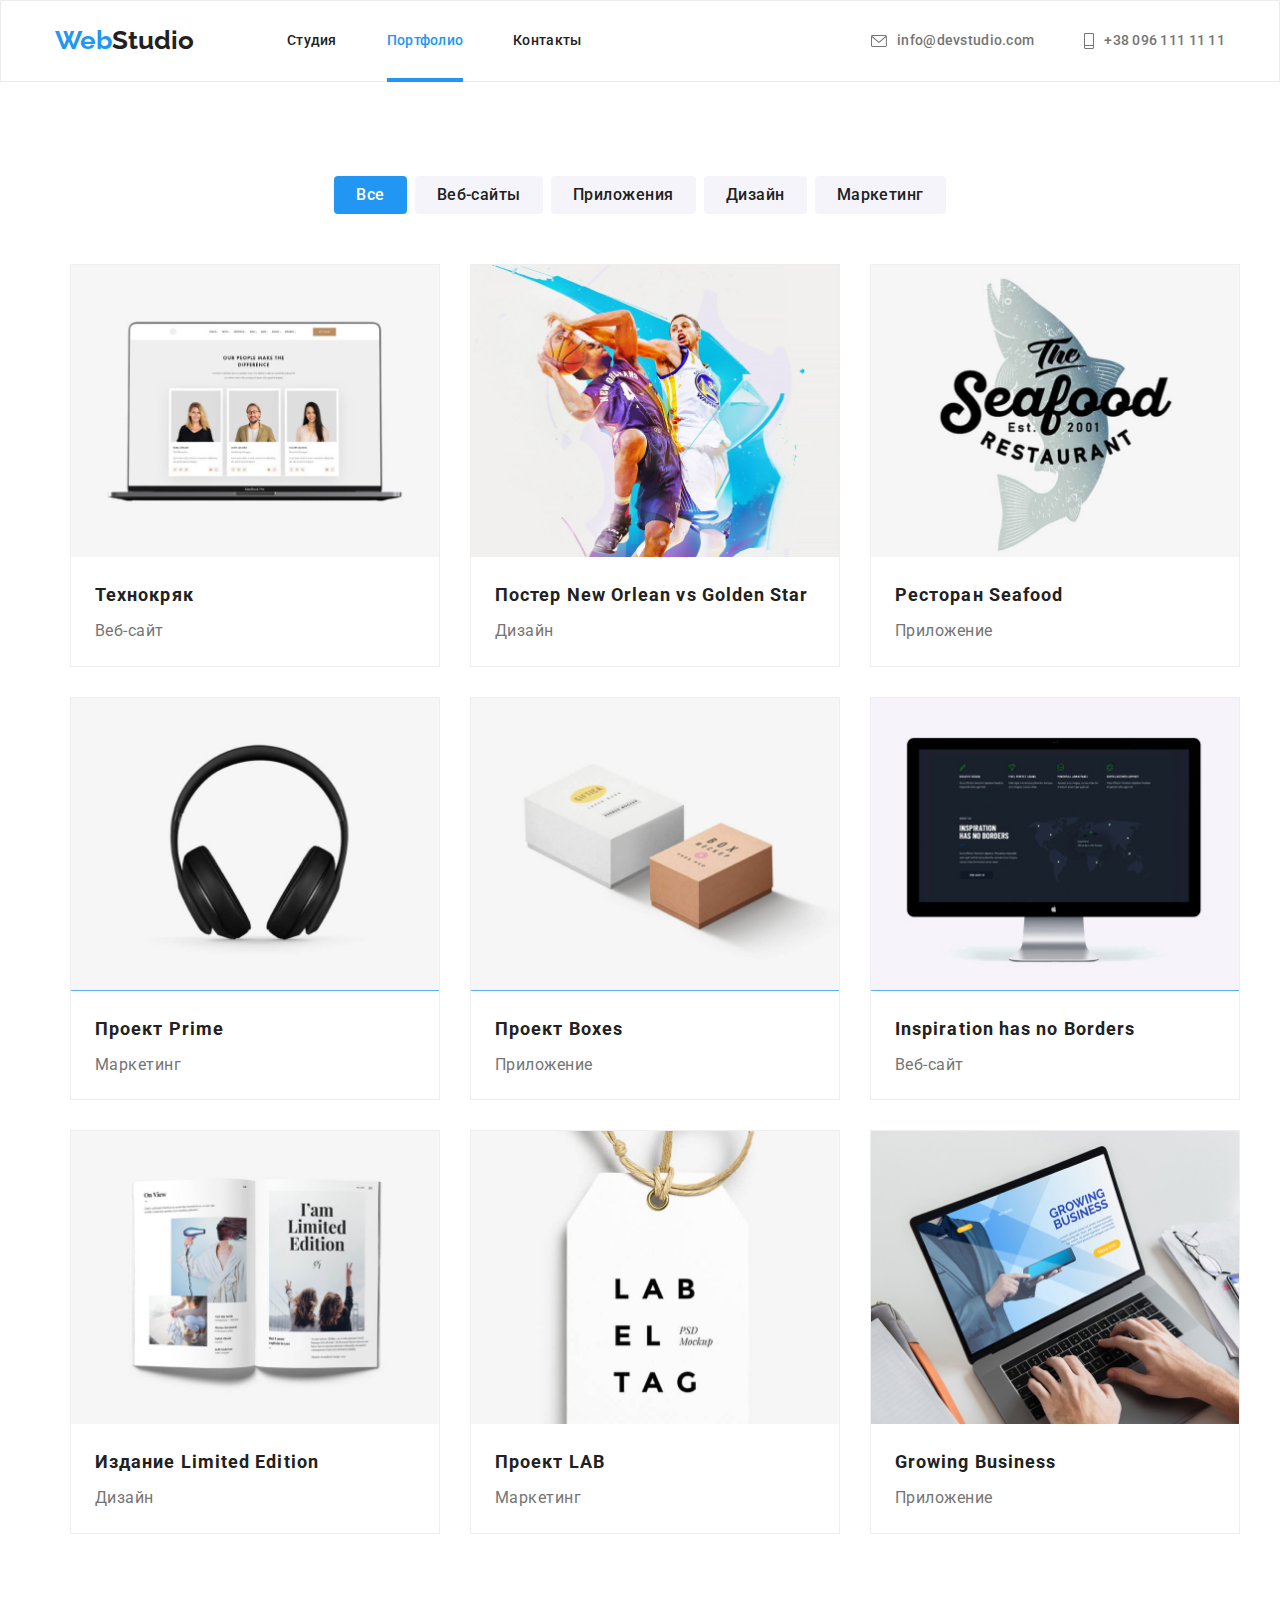
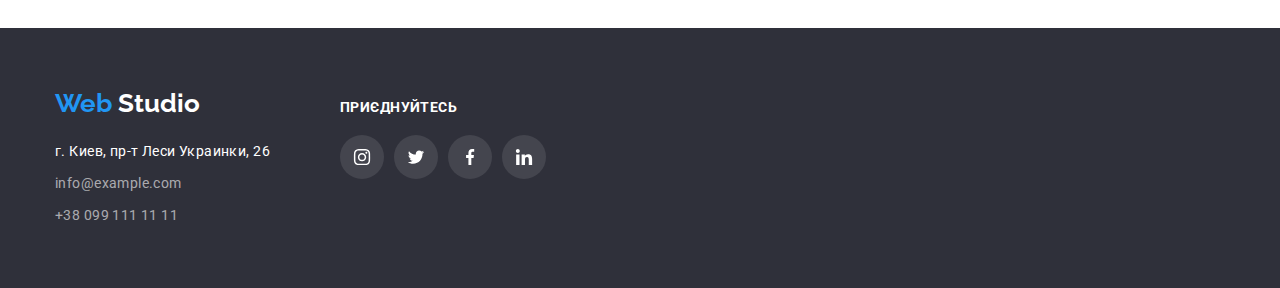
==== portfolio.html @ 70d9db47 "HW-6" ====
<!DOCTYPE html>
<html lang="ru">
  <head>
    <meta charset="UTF-8" />
    <meta
      name="viewport"
      content="width=device-width, user-scalable=no, initial-scale=1.0, maximum-scale=1.0, minimum-scale=1.0"
    />
    <meta http-equiv="X-UA-Compatible" content="ie=edge" />
    <title>Портфолио</title>
    <link
      href="https://fonts.googleapis.com/css2?family=Raleway:wght@700&amp;family=Roboto:wght@400;500;700;900&amp;display=swap"
      rel="stylesheet"
    />

    <link
      rel="stylesheet"
      href="https://cdnjs.cloudflare.com/ajax/libs/modern-normalize/1.1.0/modern-normalize.min.css"
    />
    <link rel="stylesheet" href="./css/styles.css" />
  </head>
  <body>
    <!--шапка -->
    <header class="header">
      <div class="container main-nav">
        <nav class="main-nav">
          <a href="#" lang="en" class="logo link logo-header"
            >Web<span class="studio-logo-header">Studio</span></a
          >
          <ul class="nav-header">
            <li class="nav-header-title">
              <a href="./index.html" class="nav-studio link">Студия</a>
            </li>
            <li class="nav-header-title">
              <a href="./portfolio.html" class="nav-studio current link">Портфолио</a>
            </li>
            <li class="nav-header-title">
              <a href="#" class="nav-studio link">Контакты</a>
            </li>
          </ul>
        </nav>
        <!-- контакты -->
        <ul class="nav-header contact">
          <li class="nav-header-title">
            <a href="mailto:info@devstudio.com" class="nav-studio contacts link">
              <svg class="header-icon" width="16" height="12">
                <use href="./images/symbol-defs.svg#icon-envelope-hover" class=""></use>
              </svg>
              <span>info@devstudio.com</span>
            </a>
          </li>
          <li class="nav-header-title">
            <a href="tel:+380961111111" class="nav-studio contacts link">
              <svg class="header-icon" width="10" height="16">
                <use href="./images/symbol-defs.svg#icon-Vectors" class=""></use>
              </svg>
              <span>+38 096 111 11 11</span></a
            >
          </li>
        </ul>
      </div>
    </header>

    <main>
      <!--Кнопки-->
      <section class="section-portfolio">
        <div class="container">
          <h1 class="visually-hidden">Страница Портфолио</h1>
          <ul class="portfolio-button">
            <li>
              <button type="button" class="buttons-portfolio all-buttons">Все</button>
            </li>
            <li>
              <button type="button" class="buttons-portfolio">Веб-сайты</button>
            </li>
            <li>
              <button type="button" class="buttons-portfolio">Приложения</button>
            </li>
            <li>
              <button type="button" class="buttons-portfolio">Дизайн</button>
            </li>
            <li>
              <button type="button" class="buttons-portfolio">Маркетинг</button>
            </li>
          </ul>
          <!--Проэкты-->
          <div class="container">
            <ul class="box-portfolio">
              <li class="box-cart">
                <a href="" class="portfolio-box-img link">
                  <div class="position">
                    <img src="./images/technoquack.jpeg" alt="technoquack" width="370" />
                    <div class="portfolio-modal">
                      Ресурс пропонує комплексні пропозиції з різним рівнем функціоналу та сервісів.
                      Все це дозволить відвідувачу отримати вичерпні відомості про компанію чи
                      приватну особу.
                    </div>
                  </div>
                  <div class="portfolio-box-text">
                    <h2 class="header-portfolio">Технокряк</h2>
                    <p class="services-portfolio">Веб-сайт</p>
                  </div>
                </a>
              </li>
              <li class="box-cart">
                <a href="" class="portfolio-box-img link">
                  <div class="position">
                    <img src="./images/poster.jpg" alt="poster" width="370" />
                    <div class="portfolio-modal">
                      Ресурс пропонує комплексні пропозиції з різним рівнем функціоналу та сервісів.
                      Все це дозволить відвідувачу отримати вичерпні відомості про компанію чи
                      приватну особу.
                    </div>
                  </div>
                  <div class="portfolio-box-text">
                    <h2 class="header-portfolio">
                      Постер <span lang="en">New Orlean vs Golden Star</span>
                    </h2>
                    <p class="services-portfolio">Дизайн</p>
                  </div>
                </a>
              </li>
              <li class="box-cart">
                <a href="" class="portfolio-box-img link">
                  <div class="position">
                    <img src="./images/restaurant.jpg" alt="restaurant" width="370" />
                    <div class="portfolio-modal">
                      Ресурс пропонує комплексні пропозиції з різним рівнем функціоналу та сервісів.
                      Все це дозволить відвідувачу отримати вичерпні відомості про компанію чи
                      приватну особу.
                    </div>
                  </div>
                  <div class="portfolio-box-text">
                    <h2 class="header-portfolio">Ресторан <span lang="en">Seafood</span></h2>
                    <p class="services-portfolio">Приложение</p>
                  </div>
                </a>
              </li>
              <li class="box-cart">
                <a href="" class="portfolio-box-img link">
                  <div class="position">
                    <img src="./images/prime.jpg" alt="prime" width="370" />
                    <div class="portfolio-modal">
                      Ресурс пропонує комплексні пропозиції з різним рівнем функціоналу та сервісів.
                      Все це дозволить відвідувачу отримати вичерпні відомості про компанію чи
                      приватну особу.
                    </div>
                  </div>
                  <div class="portfolio-box-text">
                    <h2 class="header-portfolio">Проект <span lang="en">Prime</span></h2>
                    <p class="services-portfolio">Маркетинг</p>
                  </div>
                </a>
              </li>
              <li class="box-cart">
                <a href="" class="portfolio-box-img link">
                  <div class="position">
                    <img src="./images/boxes.jpg" alt="boxes" width="370" />
                    <div class="portfolio-modal">
                      Ресурс пропонує комплексні пропозиції з різним рівнем функціоналу та сервісів.
                      Все це дозволить відвідувачу отримати вичерпні відомості про компанію чи
                      приватну особу.
                    </div>
                  </div>
                  <div class="portfolio-box-text">
                    <h2 class="header-portfolio">Проект <span lang="en">Boxes</span></h2>
                    <p class="services-portfolio">Приложение</p>
                  </div>
                </a>
              </li>
              <li class="box-cart">
                <a href="" class="portfolio-box-img link">
                  <div class="position">
                    <img src="./images/inspiration.jpg" alt="inspiration" width="370" />
                    <div class="portfolio-modal">
                      Ресурс пропонує комплексні пропозиції з різним рівнем функціоналу та сервісів.
                      Все це дозволить відвідувачу отримати вичерпні відомості про компанію чи
                      приватну особу.
                    </div>
                  </div>
                  <div class="portfolio-box-text">
                    <h2 lang="en" class="header-portfolio">Inspiration has no Borders</h2>
                    <p class="services-portfolio">Веб-сайт</p>
                  </div>
                </a>
              </li>
              <li class="box-cart">
                <a href="" class="portfolio-box-img link">
                  <div class="position">
                    <img src="./images/limited.jpg" alt="limited" width="370" />
                    <div class="portfolio-modal">
                      Ресурс пропонує комплексні пропозиції з різним рівнем функціоналу та сервісів.
                      Все це дозволить відвідувачу отримати вичерпні відомості про компанію чи
                      приватну особу.
                    </div>
                  </div>
                  <div class="portfolio-box-text">
                    <h2 class="header-portfolio">Издание <span lang="en">Limited Edition</span></h2>
                    <p class="services-portfolio">Дизайн</p>
                  </div>
                </a>
              </li>
              <li class="box-cart">
                <a href="" class="portfolio-box-img link">
                  <div class="position">
                    <img src="./images/lab.jpg" alt="lab" width="370" />
                    <div class="portfolio-modal">
                      Ресурс пропонує комплексні пропозиції з різним рівнем функціоналу та сервісів.
                      Все це дозволить відвідувачу отримати вичерпні відомості про компанію чи
                      приватну особу.
                    </div>
                  </div>
                  <div class="portfolio-box-text">
                    <h2 class="header-portfolio">Проект <span lang="en">LAB</span></h2>
                    <p class="services-portfolio">Маркетинг</p>
                  </div>
                </a>
              </li>
              <li class="box-cart">
                <a href="" class="portfolio-box-img link">
                  <div class="position">
                    <img src="./images/growing-business.jpg" alt="growing-business" width="370" />
                    <div class="portfolio-modal">
                      Ресурс пропонує комплексні пропозиції з різним рівнем функціоналу та сервісів.
                      Все це дозволить відвідувачу отримати вичерпні відомості про компанію чи
                      приватну особу.
                    </div>
                  </div>
                  <div class="portfolio-box-text">
                    <h2 lang="en" class="header-portfolio">Growing Business</h2>
                    <p class="services-portfolio">Приложение</p>
                  </div>
                </a>
              </li>
            </ul>
          </div>
        </div>
      </section>
    </main>
    <footer class="footer-box">
      <div class="container footer-box-flex">
        <div>
          <a href="#" lang="en" class="logo link"
            >Web
            <span class="studio-logo-footer">Studio</span>
          </a>

          <address class="addresses">
            <ul>
              <li class="addresses-footer-gps">
                <a class="contact-footer link gps"> г. Киев, пр-т Леси Украинки, 26</a>
              </li>
              <li class="addresses-footer-mail">
                <a href="mailto:info@example.com" class="contact-footer link">info@example.com</a>
              </li>
              <li class="addresses-footer-tel">
                <a href="tel:+380991111111" class="contact-footer link">+38 099 111 11 11</a>
              </li>
            </ul>
          </address>
        </div>
        <div>
          <div class="footer-box-icon">
            <p class="footer-icon-text">приєднуйтесь</p>
            <ul class="footer-flex">
              <li class="footer-icon-item link">
                <a href="" class="footer-icon">
                  <svg class="footer-icon-svg" width="20" height="16.25">
                    <use
                      href="./images/symbol-defs.svg#icon-instagram-2"
                      class="footer-icon-use"
                    ></use>
                  </svg>
                </a>
              </li>
              <li class="footer-icon-item link">
                <a href="" class="footer-icon">
                  <svg class="footer-icon-svg" width="20" height="16.25">
                    <use
                      href="./images/symbol-defs.svg#icon-twitter-1"
                      class="footer-icon-use"
                    ></use>
                  </svg>
                </a>
              </li>
              <li class="footer-icon-item link">
                <a href="" class="footer-icon">
                  <svg class="footer-icon-svg" width="20" height="16.25">
                    <use
                      href="./images/symbol-defs.svg#icon-facebook-1"
                      class="footer-icon-use"
                    ></use>
                  </svg>
                </a>
              </li>
              <li class="footer-icon-item link">
                <a href="" class="footer-icon">
                  <svg class="footer-icon-svg" width="20" height="16.25">
                    <use
                      href="./images/symbol-defs.svg#icon-linkedin-1"
                      class="footer-icon-use"
                    ></use>
                  </svg>
                </a>
              </li>
            </ul>
          </div>
        </div>
      </div>
    </footer>
  </body>
</html>
---- css/styles.css ----
:root {
  --header-color: #212121;
  --text-color: #757575;
  --accent-color: #2196f3;
  --light-color: #ffffff;
  --fon-color: #2f303a;
  --team-color: #f5f4fa;
  --border-color: #ececec;
  --icon-color: #afb1b8;
  --border-shadow-color: #eeeeee;
  --hover-portfolio: rgba(33, 150, 243, 0.9);
}

body {
  font-family: 'Roboto', sans-serif;
  color: var(--header-color);
  background-color: var(--light-color);
}

h1,
h2,
h3,
h4,
h5,
h6,
p {
  margin: 0;
}

ul {
  margin: 0;
  padding-left: 0;
}

.container {
  width: 1200px;
  padding-left: 15px;
  padding-right: 15px;

  margin-left: auto;
  margin-right: auto;
}

/* Cтудия */

.link {
  text-decoration: none;
  color: var(--header-color);
}

li {
  list-style: none;
}

.section {
  padding-top: 94px;
  padding-bottom: 94px;
}

.logo {
  font-family: 'Raleway', sans-serif;
  font-weight: 700;
  font-size: 26px;
  line-height: 1.19;
  color: var(--accent-color);
}

.logo-header {
  padding-top: 24px;
  padding-bottom: 25px;
  margin-right: 93px;
}

.contact {
  margin-left: auto;
}

.header-icon {
  margin-right: 10px;
}

.main-nav {
  display: flex;
}

.header {
  border: 1px solid var(--border-color);
  margin-right: auto;
  margin-left: auto;
}

.nav-header {
  font-weight: 500;
  font-size: 14px;
  line-height: 1.14;
  letter-spacing: 0.02em;
  display: flex;
  transition: color 250ms cubic-bezier(0.4, 0, 0.2, 1);
}

.nav-studio {
  display: block;
  padding-top: 32px;
  padding-bottom: 32px;
  transition: color 250ms cubic-bezier(0.4, 0, 0.2, 1);
}

.nav-header-title {
  margin-right: 50px;
  position: relative;
}

.nav-header-title:last-child,
.main-nav-item:last-child,
.footer-icon-item:last-child {
  margin-right: 0;
}
.current::after {
  position: absolute;
  content: '';
  display: inline-block;
  width: 100%;
  height: 4px;
  background-color: var(--accent-color);
  bottom: -1.5%;
  left: 0;
}
.main-nav-item {
  margin-right: 30px;
  position: relative;
}
.nav-header .nav-studio:hover {
  color: var(--accent-color);
  fill: var(--accent-color);
}
.nav-header .nav-studio:focus {
  color: var(--accent-color);
}
.nav-header .nav-studio:focus .header-icon {
  fill: var(--accent-color);
}

.current {
  color: var(--accent-color);
}

.contacts {
  color: var(--text-color);
  fill: var(--text-color);
  display: flex;
  align-items: center;
}

.hero {
  background-color: #c4c4c4;
  height: 600px;
  max-width: 1600px;
  margin-right: auto;
  margin-left: auto;
  background-image: linear-gradient(to right, rgba(47, 48, 58, 0.4), rgba(47, 48, 58, 0.4)),
    url('../images/hero.jpg');
  background-repeat: no-repeat;
  background-size: cover;
  background-position: center;
  border-radius: 4px;
  display: block;
  text-align: center;
  padding: 200px 0;
}

.buttons:hover,
.buttons:focus {
  background-color: var(--accent-color);
  color: var(--light-color);
}

.buttons {
  cursor: pointer;
  transition: color 250ms cubic-bezier(0.4, 0, 0.2, 1);
}

.studio {
  border: 0;
  background: var(--accent-color);
  box-shadow: 0 4px 4px rgba(0, 0, 0, 0.15);
  border-radius: 4px;
  font-weight: 700;
  font-size: 16px;
  line-height: 1.8;
  align-items: center;
  text-align: center;
  letter-spacing: 0.06em;
  color: var(--light-color);
  width: 216px;
  height: 50px;
  margin-top: 40px;
}

.buttons-all {
  padding-top: 10px;
}

.visually-hidden {
  position: absolute;
  width: 1px;
  height: 1px;
  margin: -1px;
  border: 0;
  padding: 0;
  white-space: nowrap;
  clip: rect(0 0 0 0);
  overflow: hidden;
}

.main-text {
  font-weight: 900;
  font-size: 44px;
  line-height: 1.36;
  text-align: center;
  letter-spacing: 0.06em;
  text-transform: uppercase;
  color: var(--light-color);
  width: 696px;
  margin: auto;
}

.section-main {
  padding-bottom: 94px;
}

.peculiarities {
  font-weight: 700;
  font-size: 14px;
  line-height: 1.14;
  letter-spacing: 0.03em;
  text-transform: uppercase;
  margin-bottom: 10px;
}

.peculiarities-text {
  font-size: 14px;
  line-height: 1.7;
  letter-spacing: 0.03em;
  color: var(--text-color);
}

.peculiarities-title {
  flex-basis: 270px;
}
.peculiarities-title::before {
  content: '';
  display: flex;
  height: 120px;
  margin-bottom: 30px;
  background-size: 70px 70px;
  background-repeat: no-repeat;
  background-position: center;

  background-color: var(--team-color);
  border-radius: 4px;
}
.peculiarities-title:nth-child(1)::before {
  background-image: url('../images/antenna.svg');
}
.peculiarities-title:nth-child(2)::before {
  background-image: url('../images/clock.svg');
}
.peculiarities-title:nth-child(3)::before {
  background-image: url('../images/diagram.svg');
}
.peculiarities-title:nth-child(4)::before {
  background-image: url('../images/astronaut.svg');
}

.title-text {
  font-weight: 700;
  font-size: 36px;
  line-height: 1.16;
  letter-spacing: 0.03em;
  text-align: center;
}

.title-text-top {
  position: absolute;
  bottom: 0;
  left: 0;

  background: rgba(47, 48, 58, 0.8);

  width: 370px;
  height: 70px;
  font-weight: 700;
  font-size: 14px;
  line-height: 16px;
  letter-spacing: 0.03em;
  text-transform: uppercase;
  text-align: center;
  color: var(--light-color);
}
.title-modal-text {
  display: inline-block;
  padding: 27px 0;
}

.applications {
  margin-top: 50px;
}

.team-section {
  background-color: var(--team-color);
}

.team {
  margin-top: 50px;
}

.team-text {
  padding-top: 30px;
  padding-bottom: 30px;
  text-align: center;
}

.team-name {
  font-weight: 500;
  font-size: 16px;
  line-height: 1.18;
  letter-spacing: 0.03em;
  margin-bottom: 10px;
}

.team-profession {
  font-weight: 400;
  line-height: 1.18;
  letter-spacing: 0.03em;
  color: var(--text-color);
  margin-bottom: 16px;
}
.team-icon-list {
  display: flex;
  justify-content: center;
  gap: 10px;
}

.team-icon {
  width: 44px;
  height: 44px;
  border-radius: 50%;
  display: flex;
  align-items: center;
  justify-content: center;
  fill: var(--icon-color);
  transition: background-color 250ms cubic-bezier(0.4, 0, 0.2, 1);
}
.team-icon-svg {
  transition: fill 250ms cubic-bezier(0.4, 0, 0.2, 1);
}
.team-icon:hover,
.team-icon:focus {
  background-color: var(--accent-color);
}

.team-icon:hover .team-icon-svg,
.team-icon:focus .team-icon-svg {
  fill: var(--light-color);
}

.contact-footer {
  font-size: 14px;
  line-height: 1.7;
  letter-spacing: 0.03em;
  color: rgba(255, 255, 255, 0.6);
  transition: color 250ms cubic-bezier(0.4, 0, 0.2, 1);
}

.gps {
  font-size: 14px;
  line-height: 24px;
  letter-spacing: 0.03em;
  color: var(--light-color);
}

.footer-box {
  background-color: var(--fon-color);
  padding: 60px 0;
}

.contact-footer:hover,
.contact-footer:focus {
  color: var(--light-color);
}

.studio-logo-header {
  color: var(--header-color);
}

.studio-logo-footer {
  color: var(--light-color);
}

/*/Портфолио*/
.section-portfolio {
  padding: 94px 0;
}

.section-lite {
  padding-top: 50px;
  padding-bottom: 94px;
}

.buttons-portfolio {
  font-family: 'Roboto', sans-serif;
  font-weight: 500;
  line-height: 1.6;
  text-align: center;
  letter-spacing: 0.03em;
  color: var(--header-color);
  background: var(--team-color);
  border-radius: 4px;
  margin-left: auto;
  margin-right: auto;
  border: none;
  height: 38px;
  padding: 6px 22px;
  transition: background-color 250ms cubic-bezier(0.4, 0, 0.2, 1),
    color 250ms cubic-bezier(0.4, 0, 0.2, 1), box-shadow 250ms cubic-bezier(0.4, 0, 0.2, 1);
}

.portfolio-button li {
  margin-right: 8px;
}

.portfolio-button li:last-child {
  margin-right: 0;
}

.buttons-portfolio:hover,
.buttons-portfolio:focus {
  background-color: var(--accent-color);
  color: var(--light-color);
  box-shadow: 0 3px 1px rgba(0, 0, 0, 0.1), 0 1px 2px rgba(0, 0, 0, 0.08),
    0 2px 2px rgba(0, 0, 0, 0.12);
  border-radius: 4px;
}

.buttons-portfolio {
  cursor: pointer;
}

.header-portfolio {
  font-weight: 700;
  font-size: 18px;
  line-height: 2;
  letter-spacing: 0.06em;
}

.services-portfolio {
  line-height: 1.8;
  letter-spacing: 0.03em;
  color: var(--text-color);
  margin-top: 4px;
}

.box {
  background: var(--light-color);

  box-shadow: 0 1px 3px rgba(0, 0, 0, 0.12), 0 1px 1px rgba(0, 0, 0, 0.14),
    0 2px 1px rgba(0, 0, 0, 0.2);
  border-radius: 0 0 4px 4px;
}

.portfolio-button {
  display: flex;
  justify-content: center;
}

.clients {
  display: flex;
  gap: 30px;
  margin-top: 50px;
}

.clients-icon {
  width: 170px;
  height: 92px;
  border: 1px solid #afb1b8;
  border-radius: 4px;
  align-items: center;
  justify-content: center;
  fill: var(--icon-color);
  display: flex;
  transition: border-color 250ms cubic-bezier(0.4, 0, 0.2, 1);
}
.clients-icon-svg {
  transition: fill 250ms cubic-bezier(0.4, 0, 0.2, 1);
}
.clients-icon:hover,
.clients-icon:focus {
  border-color: var(--accent-color);
}

.clients-icon:hover .clients-icon-svg,
.clients-icon:focus .clients-icon-svg {
  fill: var(--accent-color);
}

/*Футер*/
.addresses {
  font-style: normal;
  margin-top: 20px;
  display: flex;
}

.addresses-footer-mail {
  margin-top: 9px;
}

.addresses-footer-tel {
  margin-top: 9px;
}

.all-buttons {
  background-color: var(--accent-color);
  color: var(--light-color);
}

.footer-flex {
  display: flex;
  margin-top: 20px;
}
.footer-box-icon {
  margin-left: 70px;
}

.footer-box-flex {
  display: flex;
  justify-content: flex-start;
  align-items: baseline;
}
.footer-icon {
  width: 44px;
  height: 44px;
  border-radius: 50%;
  display: flex;
  align-items: center;
  justify-content: center;
  fill: var(--light-color);
  background-color: rgba(255, 255, 255, 0.1);
  transition: background-color 250ms cubic-bezier(0.4, 0, 0.2, 1);
}
.footer-icon-svg {
  transition: fill 250ms cubic-bezier(0.4, 0, 0.2, 1);
}
.footer-icon-text {
  font-weight: 700;
  font-size: 14px;
  letter-spacing: 0.03em;
  text-transform: uppercase;
  color: var(--light-color);
}

.footer-icon:hover,
.footer-icon:focus {
  background-color: var(--accent-color);
}

.footer-icon:hover .footer-icon-svg,
.footer-icon:focus .footer-icon-svg {
  fill: var(--light-color);
}
.footer-icon-item {
  margin-right: 10px;
}
img {
  display: block;
  max-width: 100%;
  height: auto;
}

.box-portfolio {
  display: flex;
  flex-wrap: wrap;
  margin-top: 50px;
}

.portfolio-box-text {
  padding: 20px 24px;

  border-top: 0;
}

.box-cart {
  background: var(--light-color);
  width: 370px;
  margin-right: 30px;
  margin-bottom: 30px;
  border: 1px solid var(--border-shadow-color);
  transition: box-shadow 250ms cubic-bezier(0.4, 0, 0.2, 1);
}

.box-cart:hover,
.box-cart:focus {
  box-shadow: 0 1px 1px rgba(0, 0, 0, 0.12), 0 4px 4px rgba(0, 0, 0, 0.06),
    1px 4px 6px rgba(0, 0, 0, 0.16);
}

.box-cart:nth-child(3n) {
  margin-right: 0;
}

.box-cart:nth-last-child(-n + 3) {
  margin-bottom: 0;
}
/*Анимации*/
.portfolio-modal {
  position: absolute;
  top: 50%;
  left: 50%;
  transform: translate(-50%, 50%);
  background: var(--hover-portfolio);
  width: 100%;
  height: 100%;
  display: inline-block;
  text-align: center;
  font-weight: 400;
  font-size: 18px;
  line-height: 28px;
  letter-spacing: 0.03em;
  color: var(--light-color);
  padding: 63px 24px;
  transition: transform 250ms cubic-bezier(0.4, 0, 0.2, 1);
}

.portfolio-box-img:hover .portfolio-modal,
.portfolio-box-img:focus .portfolio-modal {
  transform: translate(-50%, -50%);
}

.position {
  position: relative;
  overflow: hidden;
}
/*----------------модалка---------------*/

.backdrop {
  position: fixed;
  top: 0;
  left: 0;
  min-width: 100%;
  min-height: 100%;
  background: rgba(0, 0, 0, 0.2);
  opacity: 1;
  transition: opacity 250ms cubic-bezier(0.4, 0, 0.2, 1),
    visibility 250ms cubic-bezier(0.4, 0, 0.2, 1);
}
.backdrop.is-hidden {
  opacity: 0;
  pointer-events: none;
  visibility: hidden;
}
.backdrop.is-hidden .modal {
  transform: translate(-50%, -50%) scale(0.9);
}
.modal {
  position: absolute;
  min-height: 521px;
  width: 528px;
  background: var(--light-color);
  box-shadow: 0 1px 3px rgba(0, 0, 0, 0.12), 0 1px 1px rgba(0, 0, 0, 0.14),
    0 2px 1px rgba(0, 0, 0, 0.2);
  border-radius: 4px;

  top: 50%;
  left: 50%;
  transform: translate(-50%, -50%) scale(1);
  transition: transform 250ms cubic-bezier(0.4, 0, 0.2, 1);
}

.icon-modal {
  position: absolute;
  padding: 9px 9px 10px 10px;
  border-radius: 50%;
  border: 1px solid rgba(0, 0, 0, 0.1);
  top: 8px;
  right: 9px;
  background-color: var(--light-color);
  line-height: 0;
  cursor: pointer;
}
.modal-close {
}
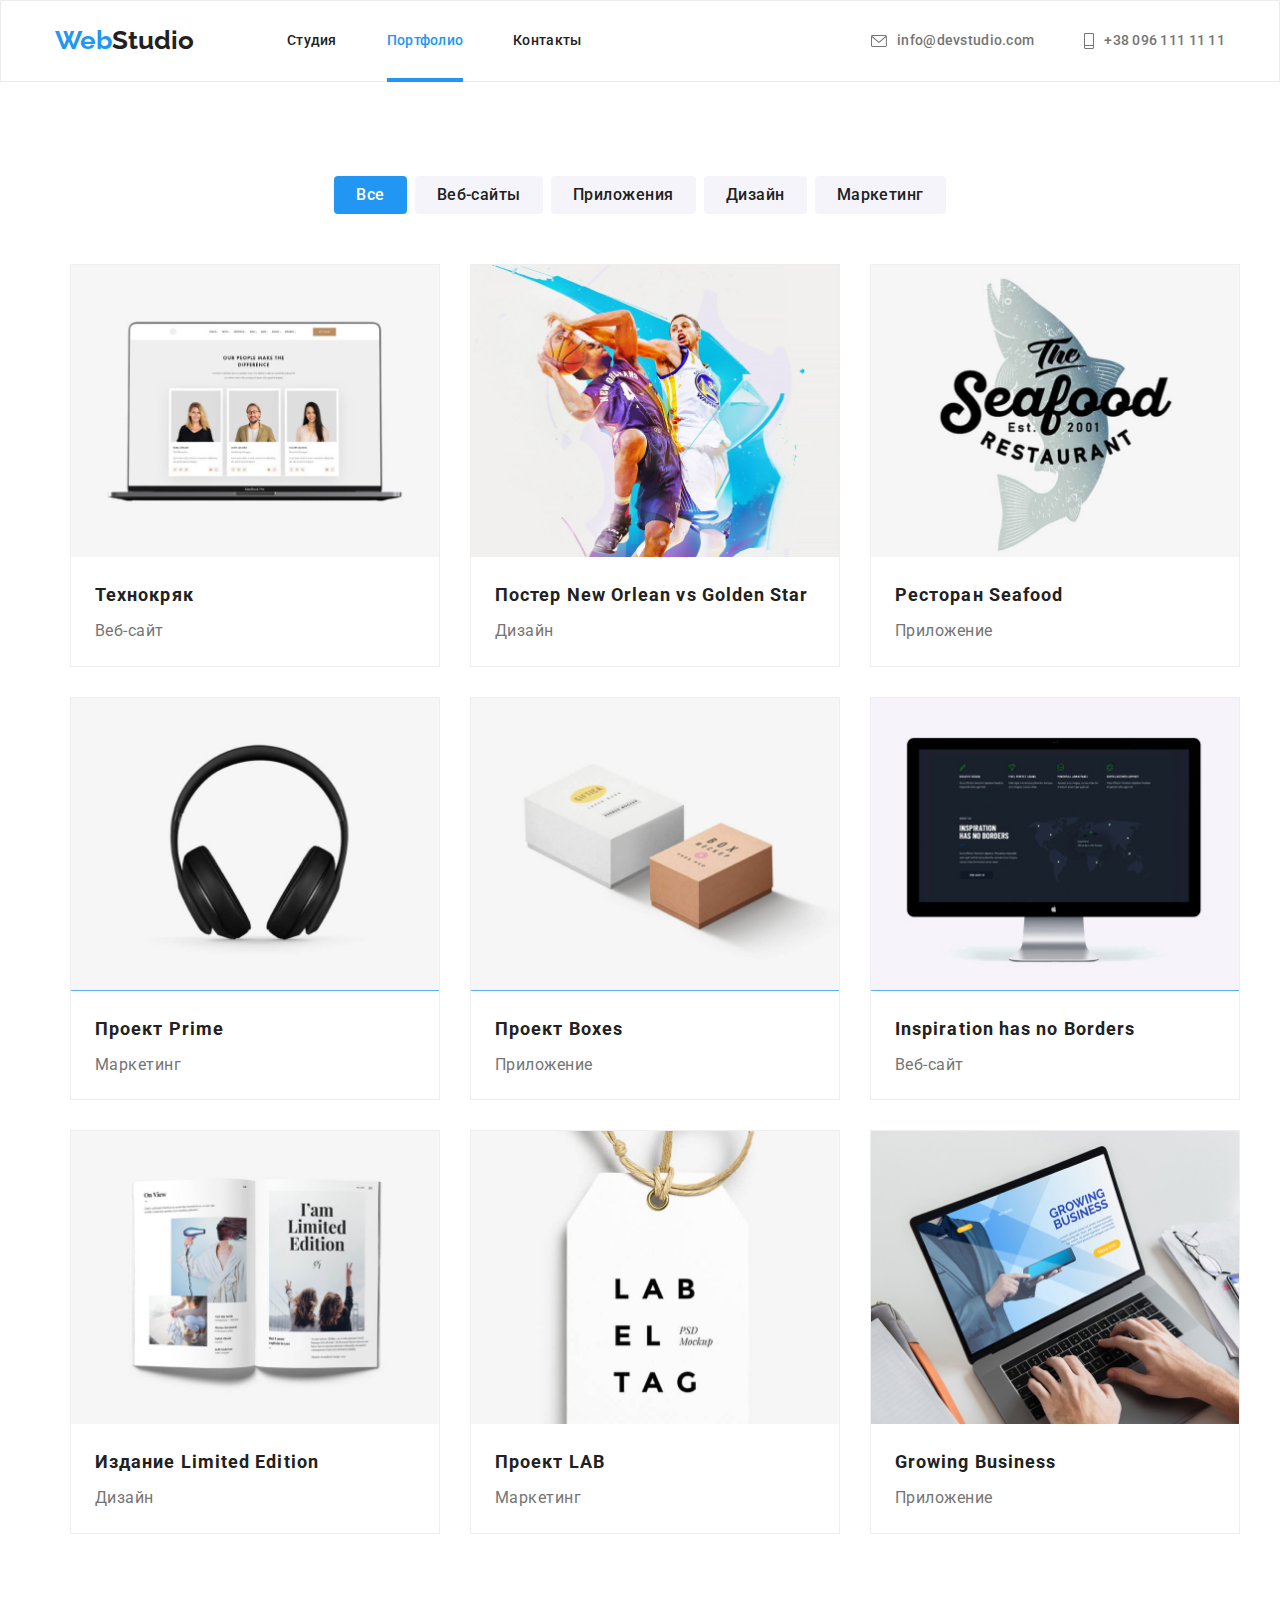
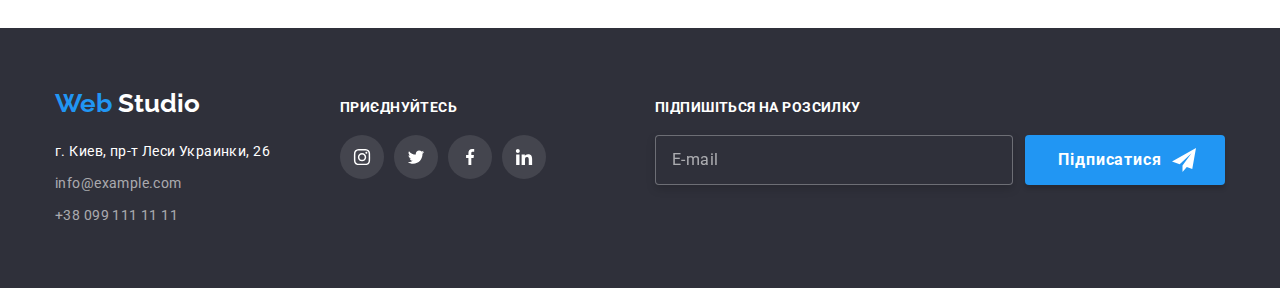
==== commit 110a5461: "HW-6" ====
--- a/portfolio.html
+++ b/portfolio.html
@@ -241,71 +241,100 @@
       <div class="container footer-box-flex">
         <div>
           <a href="#" lang="en" class="logo link"
-            >Web
+          >Web
             <span class="studio-logo-footer">Studio</span>
           </a>
 
           <address class="addresses">
             <ul>
               <li class="addresses-footer-gps">
-                <a class="contact-footer link gps"> г. Киев, пр-т Леси Украинки, 26</a>
+                <a class="contact-footer link gps">
+                  г. Киев, пр-т Леси Украинки, 26</a
+                >
               </li>
               <li class="addresses-footer-mail">
-                <a href="mailto:info@example.com" class="contact-footer link">info@example.com</a>
+                <a href="mailto:info@example.com" class="contact-footer link"
+                >info@example.com</a
+                >
               </li>
               <li class="addresses-footer-tel">
-                <a href="tel:+380991111111" class="contact-footer link">+38 099 111 11 11</a>
+                <a href="tel:+380991111111" class="contact-footer link"
+                >+38 099 111 11 11</a
+                >
               </li>
             </ul>
           </address>
         </div>
-        <div>
-          <div class="footer-box-icon">
-            <p class="footer-icon-text">приєднуйтесь</p>
-            <ul class="footer-flex">
-              <li class="footer-icon-item link">
-                <a href="" class="footer-icon">
-                  <svg class="footer-icon-svg" width="20" height="16.25">
-                    <use
-                      href="./images/symbol-defs.svg#icon-instagram-2"
-                      class="footer-icon-use"
-                    ></use>
-                  </svg>
-                </a>
-              </li>
-              <li class="footer-icon-item link">
-                <a href="" class="footer-icon">
-                  <svg class="footer-icon-svg" width="20" height="16.25">
-                    <use
-                      href="./images/symbol-defs.svg#icon-twitter-1"
-                      class="footer-icon-use"
-                    ></use>
-                  </svg>
-                </a>
-              </li>
-              <li class="footer-icon-item link">
-                <a href="" class="footer-icon">
-                  <svg class="footer-icon-svg" width="20" height="16.25">
-                    <use
-                      href="./images/symbol-defs.svg#icon-facebook-1"
-                      class="footer-icon-use"
-                    ></use>
-                  </svg>
-                </a>
-              </li>
-              <li class="footer-icon-item link">
-                <a href="" class="footer-icon">
-                  <svg class="footer-icon-svg" width="20" height="16.25">
-                    <use
-                      href="./images/symbol-defs.svg#icon-linkedin-1"
-                      class="footer-icon-use"
-                    ></use>
-                  </svg>
-                </a>
-              </li>
-            </ul>
-          </div>
+
+        <div class="footer-box-icon">
+          <p class="footer-icon-text">приєднуйтесь</p>
+          <ul class="footer-flex">
+            <li class="footer-icon-item link">
+              <a href="" class="footer-icon">
+                <svg class="footer-icon-svg" width="20" height="16.25">
+                  <use
+                          href="./images/symbol-defs.svg#icon-instagram-2"
+                          class="footer-icon-use"
+                  ></use>
+                </svg>
+              </a>
+            </li>
+            <li class="footer-icon-item link">
+              <a href="" class="footer-icon">
+                <svg class="footer-icon-svg" width="20" height="16.25">
+                  <use
+                          href="./images/symbol-defs.svg#icon-twitter-1"
+                          class="footer-icon-use"
+                  ></use>
+                </svg>
+              </a>
+            </li>
+            <li class="footer-icon-item link">
+              <a href="" class="footer-icon">
+                <svg class="footer-icon-svg" width="20" height="16.25">
+                  <use
+                          href="./images/symbol-defs.svg#icon-facebook-1"
+                          class="footer-icon-use"
+                  ></use>
+                </svg>
+              </a>
+            </li>
+            <li class="footer-icon-item link">
+              <a href="" class="footer-icon">
+                <svg class="footer-icon-svg" width="20" height="16.25">
+                  <use
+                          href="./images/symbol-defs.svg#icon-linkedin-1"
+                          class="footer-icon-use"
+                  ></use>
+                </svg>
+              </a>
+            </li>
+          </ul>
         </div>
+
+
+        <div class="footer-box-icon-btn">
+          <p class="footer-icon-text">Підпишіться на розсилку</p>
+          <form class="footer-flex">
+            <label for="email"></label>
+            <input
+                    type="email"
+                    name="email"
+                    placeholder="E-mail"
+                    class="footer-input"
+                    id="email"
+            />
+
+            <button type="submit" class="modal-btn-footer">
+              Підписатися
+              <svg class="icon-modal-svg-footer" width="24" height="24">
+                <use href="./images/symbol-defs.svg#icon-icon-send"></use>
+              </svg>
+            </button>
+
+          </form>
+        </div>
+
       </div>
     </footer>
   </body>
--- a/css/styles.css
+++ b/css/styles.css
@@ -12,7 +12,7 @@
 }
 
 body {
-  font-family: 'Roboto', sans-serif;
+  font-family: "Roboto", sans-serif;
   color: var(--header-color);
   background-color: var(--light-color);
 }
@@ -58,7 +58,7 @@
 }
 
 .logo {
-  font-family: 'Raleway', sans-serif;
+  font-family: "Raleway", sans-serif;
   font-weight: 700;
   font-size: 26px;
   line-height: 1.19;
@@ -117,7 +117,7 @@
 }
 .current::after {
   position: absolute;
-  content: '';
+  content: "";
   display: inline-block;
   width: 100%;
   height: 4px;
@@ -157,8 +157,12 @@
   max-width: 1600px;
   margin-right: auto;
   margin-left: auto;
-  background-image: linear-gradient(to right, rgba(47, 48, 58, 0.4), rgba(47, 48, 58, 0.4)),
-    url('../images/hero.jpg');
+  background-image: linear-gradient(
+      to right,
+      rgba(47, 48, 58, 0.4),
+      rgba(47, 48, 58, 0.4)
+    ),
+    url("../images/hero.jpg");
   background-repeat: no-repeat;
   background-size: cover;
   background-position: center;
@@ -248,7 +252,7 @@
   flex-basis: 270px;
 }
 .peculiarities-title::before {
-  content: '';
+  content: "";
   display: flex;
   height: 120px;
   margin-bottom: 30px;
@@ -260,16 +264,16 @@
   border-radius: 4px;
 }
 .peculiarities-title:nth-child(1)::before {
-  background-image: url('../images/antenna.svg');
+  background-image: url("../images/antenna.svg");
 }
 .peculiarities-title:nth-child(2)::before {
-  background-image: url('../images/clock.svg');
+  background-image: url("../images/clock.svg");
 }
 .peculiarities-title:nth-child(3)::before {
-  background-image: url('../images/diagram.svg');
+  background-image: url("../images/diagram.svg");
 }
 .peculiarities-title:nth-child(4)::before {
-  background-image: url('../images/astronaut.svg');
+  background-image: url("../images/astronaut.svg");
 }
 
 .title-text {
@@ -284,9 +288,9 @@
   position: absolute;
   bottom: 0;
   left: 0;
-
+  display: flex;
   background: rgba(47, 48, 58, 0.8);
-
+  justify-content: center;
   width: 370px;
   height: 70px;
   font-weight: 700;
@@ -296,10 +300,11 @@
   text-transform: uppercase;
   text-align: center;
   color: var(--light-color);
+  flex-direction: column
 }
 .title-modal-text {
-  display: inline-block;
-  padding: 27px 0;
+
+
 }
 
 .applications {
@@ -350,6 +355,7 @@
   justify-content: center;
   fill: var(--icon-color);
   transition: background-color 250ms cubic-bezier(0.4, 0, 0.2, 1);
+  outline: none;
 }
 .team-icon-svg {
   transition: fill 250ms cubic-bezier(0.4, 0, 0.2, 1);
@@ -408,7 +414,7 @@
 }
 
 .buttons-portfolio {
-  font-family: 'Roboto', sans-serif;
+  font-family: "Roboto", sans-serif;
   font-weight: 500;
   line-height: 1.6;
   text-align: center;
@@ -422,7 +428,8 @@
   height: 38px;
   padding: 6px 22px;
   transition: background-color 250ms cubic-bezier(0.4, 0, 0.2, 1),
-    color 250ms cubic-bezier(0.4, 0, 0.2, 1), box-shadow 250ms cubic-bezier(0.4, 0, 0.2, 1);
+    color 250ms cubic-bezier(0.4, 0, 0.2, 1),
+    box-shadow 250ms cubic-bezier(0.4, 0, 0.2, 1);
 }
 
 .portfolio-button li {
@@ -489,6 +496,7 @@
   fill: var(--icon-color);
   display: flex;
   transition: border-color 250ms cubic-bezier(0.4, 0, 0.2, 1);
+  outline: none;
 }
 .clients-icon-svg {
   transition: fill 250ms cubic-bezier(0.4, 0, 0.2, 1);
@@ -530,7 +538,9 @@
 .footer-box-icon {
   margin-left: 70px;
 }
-
+.footer-box-icon-btn{
+  margin-left: auto;
+}
 .footer-box-flex {
   display: flex;
   justify-content: flex-start;
@@ -546,6 +556,7 @@
   fill: var(--light-color);
   background-color: rgba(255, 255, 255, 0.1);
   transition: background-color 250ms cubic-bezier(0.4, 0, 0.2, 1);
+  outline: none;
 }
 .footer-icon-svg {
   transition: fill 250ms cubic-bezier(0.4, 0, 0.2, 1);
@@ -596,9 +607,12 @@
   border: 1px solid var(--border-shadow-color);
   transition: box-shadow 250ms cubic-bezier(0.4, 0, 0.2, 1);
 }
-
-.box-cart:hover,
-.box-cart:focus {
+.portfolio-box-img{
+  display: inline-block;
+  outline: none;
+}
+.portfolio-box-img:hover,
+.portfolio-box-img:focus {
   box-shadow: 0 1px 1px rgba(0, 0, 0, 0.12), 0 4px 4px rgba(0, 0, 0, 0.06),
     1px 4px 6px rgba(0, 0, 0, 0.16);
 }
@@ -673,6 +687,7 @@
   left: 50%;
   transform: translate(-50%, -50%) scale(1);
   transition: transform 250ms cubic-bezier(0.4, 0, 0.2, 1);
+  padding: 40px;
 }
 
 .icon-modal {
@@ -685,6 +700,217 @@
   background-color: var(--light-color);
   line-height: 0;
   cursor: pointer;
+  transition: fill 250ms cubic-bezier(0.4, 0, 0.2, 1);
 }
 .modal-close {
-}
+  transition: fill 250ms cubic-bezier(0.4, 0, 0.2, 1);
+}
+textarea {
+  resize: none;
+}
+.text-form {
+  display: flex;
+  flex-direction: column;
+  font-weight: 700;
+  font-size: 20px;
+  line-height: 23px;
+  text-align: center;
+  letter-spacing: 0.03em;
+  color: var(--header-color);
+}
+.form-studio {
+  display: block;
+  margin-top: 12px;
+  margin-bottom: 4px;
+  flex-direction: column;
+  font-weight: 400;
+  font-size: 12px;
+  line-height: 14px;
+  letter-spacing: 0.01em;
+   color: var(--text-color);
+  position: relative;
+}
+
+.form-studio-label {
+margin-bottom: 4px;
+  display: block;
+}
+.form-studio-textarea {
+  display: flex;
+  height: 120px;
+  width: 100%;
+  border: 1px solid rgba(33, 33, 33, 0.2);
+  border-radius: 4px;
+  margin-bottom: 20px;
+  transition: color 250ms cubic-bezier(0.4, 0, 0.2, 1),
+    border 250ms cubic-bezier(0.4, 0, 0.2, 1),
+    border-radius 250ms cubic-bezier(0.4, 0, 0.2, 1);
+  padding: 12px 16px;
+}
+.form-studio-textarea::placeholder {
+  font-weight: 400;
+  font-size: 12px;
+  line-height: 14px;
+  letter-spacing: 0.01em;
+  color: rgba(117, 117, 117, 0.5);
+  padding-top: 4px;
+}
+.form-icon {
+
+}
+.icon-modal-svg {
+  position: absolute;
+  top: calc(50% + 3px);
+  left: 12px;
+  width: 12px;
+  height: 12px;
+  transition: fill 250ms cubic-bezier(0.4, 0, 0.2, 1);
+}
+.checkbox-modal {
+  margin-bottom: 30px;
+}
+.modal-btn {
+  cursor: pointer;
+  background: var(--accent-color);
+  box-shadow: 0 4px 4px rgba(0, 0, 0, 0.15);
+  border-radius: 4px;
+  font-weight: 700;
+display: block;
+  line-height: 30px;
+  border: 0;
+  position: relative;
+  letter-spacing: 0.06em;
+  color: var(--light-color);
+  width: 200px;
+  height: 50px;
+
+  margin: auto;
+}
+
+.form-input {
+  padding-left: 42px;
+  transition: color 250ms cubic-bezier(0.4, 0, 0.2, 1),
+    border 250ms cubic-bezier(0.4, 0, 0.2, 1),
+    border-radius 250ms cubic-bezier(0.4, 0, 0.2, 1);
+  cursor: pointer;
+  width: 100%;
+  height: 40px;
+  border: 1px solid rgba(33, 33, 33, 0.2);
+  border-radius: 4px;
+
+}
+.form-input:focus,
+.form-input:focus-visible,
+.form-input:hover {
+  outline: 0;
+  border: 1px solid #2196f3;
+  border-radius: 4px;
+}
+.form-input:focus + .icon-modal-svg,
+.form-input:hover + .icon-modal-svg {
+  fill: var(--accent-color);
+}
+.form-studio-textarea:focus,
+.form-studio-textarea:hover {
+  outline: 0;
+  border: 1px solid #2196f3;
+  border-radius: 4px;
+}
+.checkbox-modal-text {
+  font-size: 14px;
+  line-height: 24px;
+  letter-spacing: 0.03em;
+  display: inline-block;
+  color: var(--text-color);
+}
+.link-checkbox {
+  color: var(--accent-color);
+}
+.icon-modal:hover .modal-close,
+.icon-modal:focus .modal-close {
+  fill: var(--accent-color);
+}
+.checkbox {
+  -webkit-appearance: none;
+  -moz-appearance: none;
+  appearance: none;
+}
+.form {
+  display: flex;
+  justify-content: center;
+}
+.icon-modal-svg-footer {
+  fill: var(--light-color);
+  margin-left: 10px;
+
+}
+.footer-icon-text-form {
+}
+.modal-btn-footer {
+  font-weight: 700;
+  font-size: 16px;
+  line-height: 30px;
+  display: flex;
+  align-items: center;
+  text-align: center;
+  letter-spacing: 0.06em;
+  color: var(--light-color);
+  width: 200px;
+  height: 50px;
+  cursor: pointer;
+  background: var(--accent-color);
+  box-shadow: 0 4px 4px rgba(0, 0, 0, 0.15);
+  border-radius: 4px;
+  border: 0;
+  justify-content: center;
+  padding: 10px 24px 10px 28px;
+  margin-left: 12px;
+  outline: none;
+}
+.footer-input {
+  border: 1px solid rgba(255, 255, 255, 0.3);
+  filter: drop-shadow(0 4px 4px rgba(0, 0, 0, 0.15));
+  border-radius: 4px;
+  background-color: var(--fon-color);
+  width: 358px;
+  height: 50px;
+  padding-left: 16px;
+  color: white;
+}
+
+.footer-input::placeholder {
+  font-weight: 400;
+  font-size: 16px;
+  line-height: 20px;
+  display: flex;
+  align-items: center;
+  letter-spacing: 0.03em;
+  color: rgba(255, 255, 255, 0.6);
+}
+.icon-checkbox {
+  display: inline-block;
+  width: 16px;
+  height: 15px;
+  vertical-align: middle;
+  background: var(--light-color);
+  box-shadow: 0 1px 3px rgba(0, 0, 0, 0.12), 0 1px 1px rgba(0, 0, 0, 0.14),
+    0 2px 1px rgba(0, 0, 0, 0.2);
+  border-radius: 4px;
+  border: 2px solid var(--header-color);
+  transition: border 250ms cubic-bezier(0.4, 0, 0.2, 1);
+}
+.icon-checkbox-text {
+  vertical-align: middle;
+}
+.checkbox:checked + .icon-modal-check {
+  border: var(--accent-color);
+  background-color: var(--accent-color);
+  /*background-image: url("../images/icon-check.svg");*/
+  background-size: contain;
+  background-origin: border-box;
+}
+.checkbox:hover + .icon-checkbox,
+.checkbox:focus + .icon-checkbox {
+  /*border: 2px solid var(--accent-color);*/
+  border: 2px solid var(--accent-color);
+}
